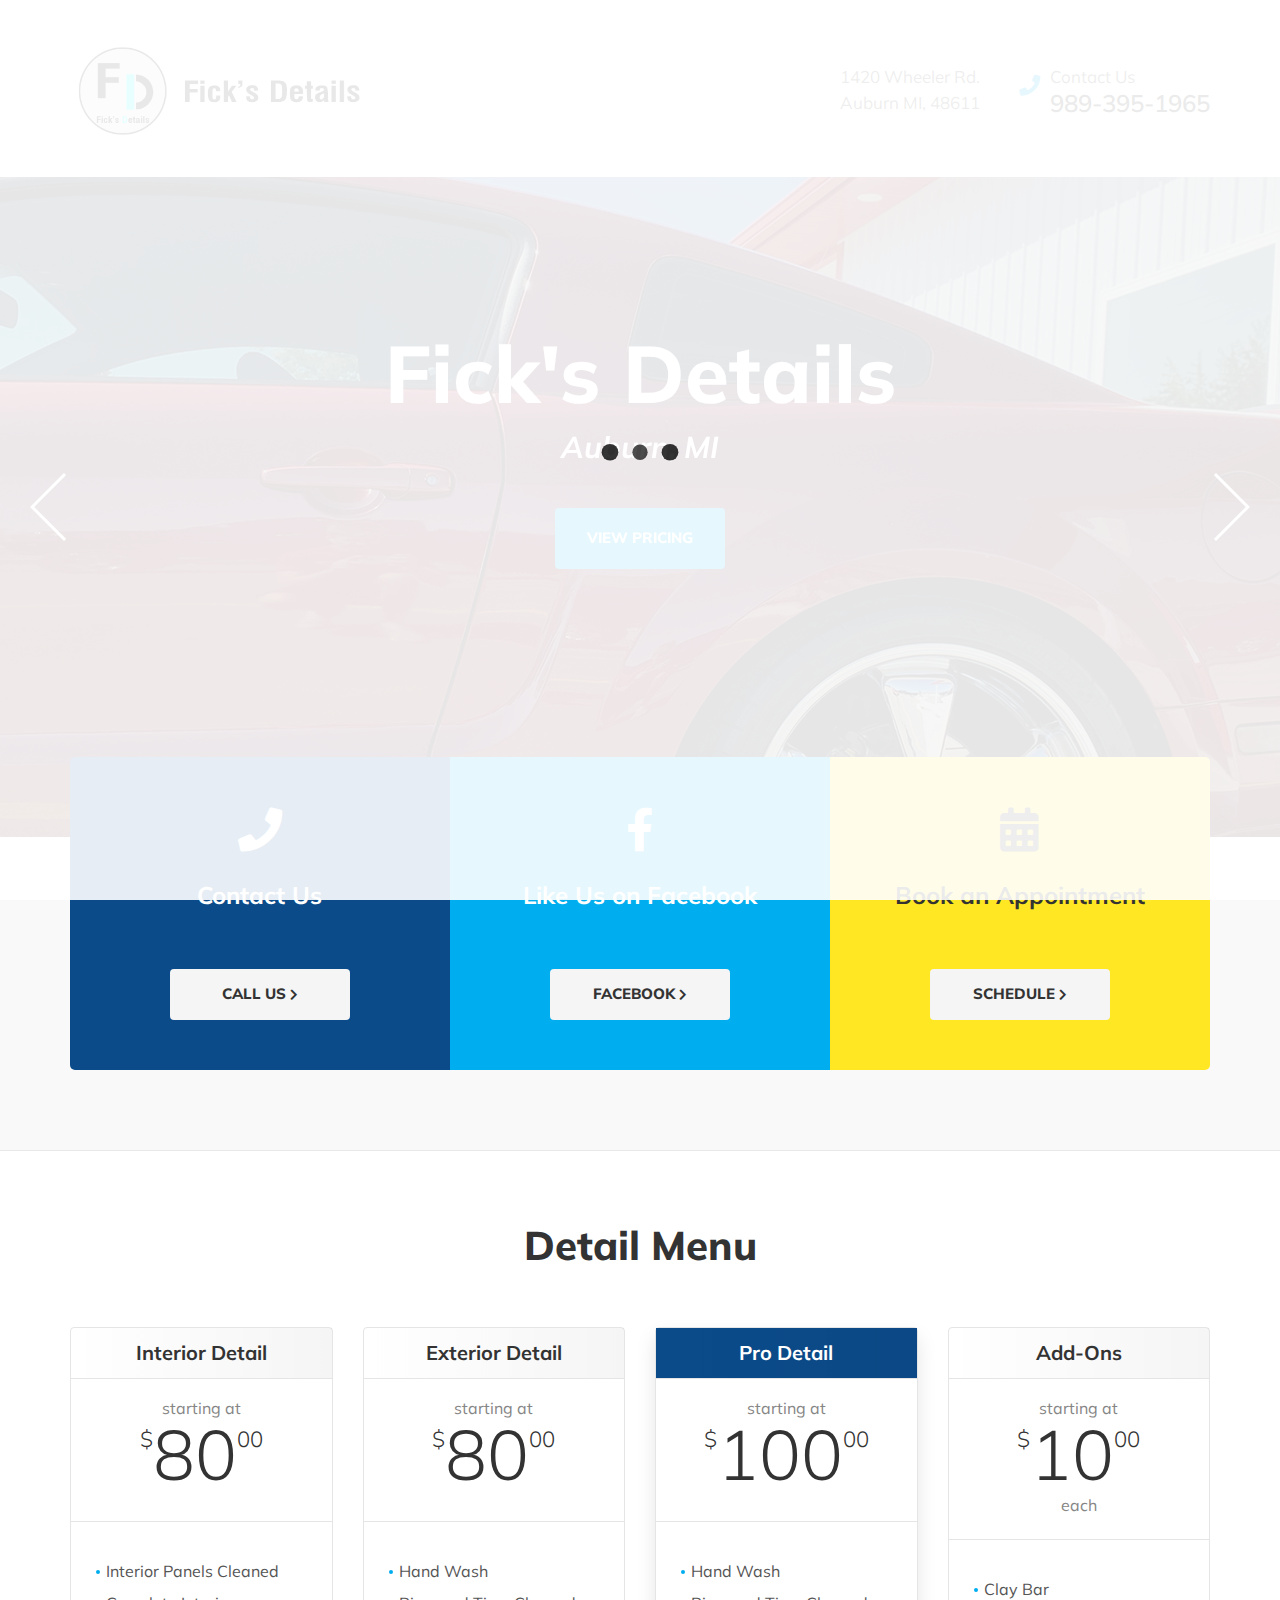
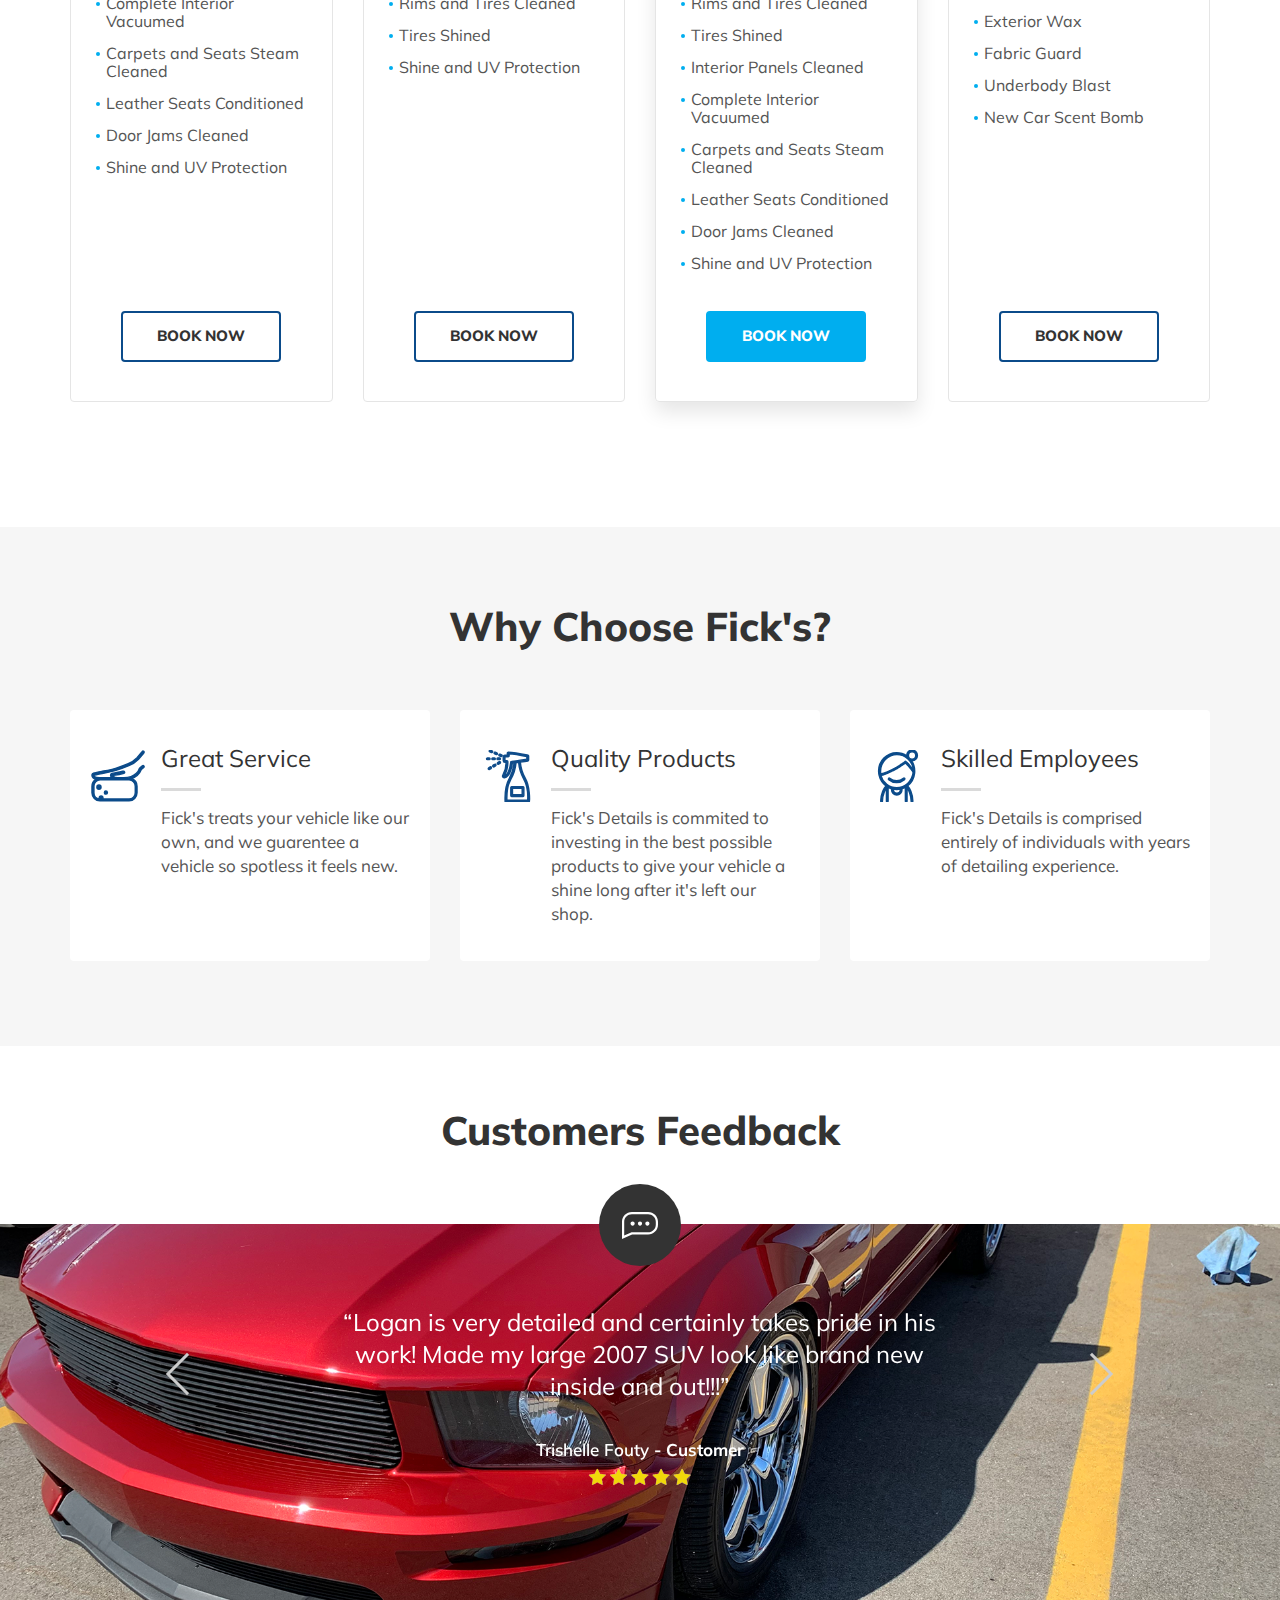
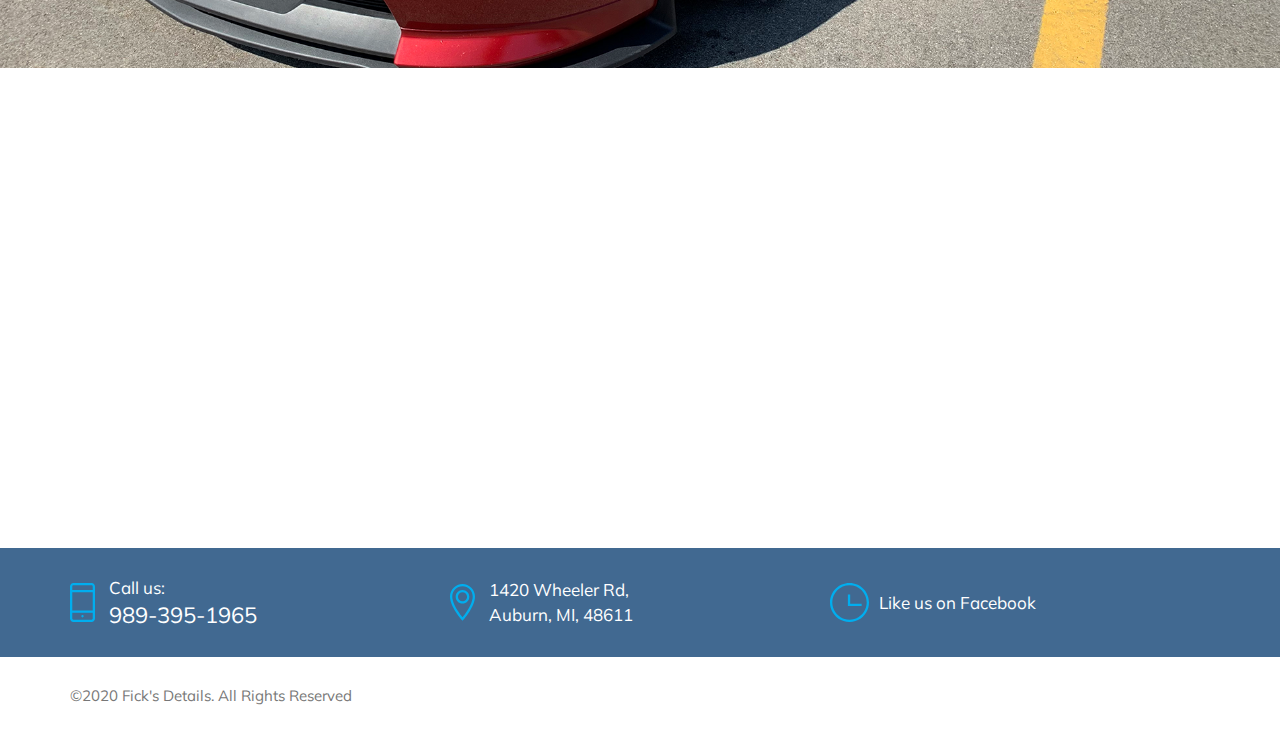
==== homepage.html @ e5703ad0 "commit" ====
<!DOCTYPE html>
<html lang="en">
<head>
	<!-- set the encoding of your site -->
	<meta charset="utf-8">
	<meta http-equiv="X-UA-Compatible" content="IE=edge">
	<meta name="viewport" content="width=device-width, initial-scale=1.0">
	<!-- set the page title -->
	<title>Fick's Details</title>
	<!-- include the site bootstrap stylesheet -->
	<link rel="stylesheet" href="css/bootstrap.css">
	<!-- include google roboto font cdn link -->
	<link href="https://fonts.googleapis.com/css?family=Muli:300i,400,400i,500,500i,600,600i,700,700i,800,800i,900,900i&display=swap" rel="stylesheet">
	<!-- include google roboto font cdn link -->
	<link rel="stylesheet" href="https://use.fontawesome.com/releases/v5.8.2/css/all.css">
	<!-- include the site stylesheet -->
	<link rel="stylesheet" href="style.css">
	<!-- include the site stylesheet -->
	<link rel="stylesheet" href="css/responsive.css">
</head>
<body>
	<!-- pageWrapper -->
	<div id="pageWrapper">
		<!-- header -->
		<header id="header" class="bg-white">
			<!-- MidBar -->
			<div class="midBar pt-4 pt-lg-6 pb-lg-6 pt-xl-8 pb-xl-7">
				<div class="container">
					<div class="row">
						<div class="col-6 col-md-4">
							<!-- Logo -->
							<div class="logo position-relative">
								<a href="homepage.html">
									<img src="images/logo.png" alt="Auto &amp; Detailing template" class="img-fluid">
								</a>
							</div>
						</div>
						<div class="col-6 col-md-8 d-flex align-items-center justify-content-end position-static">
							<!-- ContactList -->
							<ul class=" list-unstyled contactList d-flex mb-0 position-relative mr-17 mr-sm-19 mr-md-23 mr-lg-4 mr-xl-0">
								<li class="d-lg-flex flex-wrap d-none">
									<span class="time rounded-sm d-block mr-lg-2 pt-lg-2">
										<span class="far fa-map-marker-alt p-lg-0 icn"></span>
									</span>
									<ul class="list-unstyled mb-0 timeList">
										<li><time class=" d-none d-lg-block" datetime="2019-07-15">1420 Wheeler Rd.</time></li>
										<li><time class=" d-none d-lg-block" datetime="2019-07-15">Auburn MI, 48611</time></li>
									</ul>
									
								</li>
								<li class="d-flex flex-wrap">
									<span class="ico d-block mr-lg-2 pt-lg-2">
										<a href="tel:19893951965" class="fas fa-phone rounded-sm p-lg-0 icn"></a>
									</span>
									<div class="wrap d-none d-lg-block">
										<span class="text d-block">Contact Us</span>
										<a class="tell fwSemibold" href="tel:19893951965">989-395-1965</a>
									</div>
								</li>
							</ul>
							
						</div>
					</div>
				</div>
			</div>
			
						<div id="collapseExample" class="collapse searchFormCollapse position-absolute">
							<!-- SForm -->
							<form class="sForm rounded-sm overflow-hidden input-group position-relative">
								<input type="text" class="form-control form-control-sm pr-2" placeholder="Find Freelancers">
								<div class="input-group-prepend mr-0">
									<button type="submit" class="btn buttonReset text-white fas fa-search"></button>
								</div>
							</form>
						</div>
					</nav>
				</div>
			</div>
		</header>
		<main>
			<!-- bannerSec -->
			<section class="bannerSec bannerSlide">
				<div>
					<div class="bsSlide bgCover overlay text-center position-relative d-flex" style="background-image: url(images/1920_1.png)">
						<div class="alignCenter w-100 d-flex align-items-center">
							<div class="container pt-6 pt-sm-10 pb-22 pt-md-12 pb-md-25 pt-lg-15 pb-lg-35">
								<div class="caption text-white position-relative">
									<h1 class="w-100 mb-6 mb-md-9 text-white">
										
										<strong class="fwEbold d-block mb-3 mt-md-n4 mb-md-2">Fick's Details</strong>
										<strong class="fwEbold d-block font-weight-bold headingVI">Auburn, MI</strong>
									</h1>
									<a href="#" class="btn btnTheme text-uppercase fwEbold py-3 px-4 py-md-4 px-md-6">View Pricing</a>
								</div>
							</div>
						</div>
					</div>
				</div>
				<div>
					<div class="bsSlide bgCover overlay position-relative d-flex" style="background-image: url(images/1920_3.png)">
						<div class="alignCenter d-flex w-100 align-items-center">
							<div class="container pt-6 pt-sm-10 pb-22 pt-md-12 pb-md-25 pt-lg-15 pb-lg-35">
								<div class="caption text-white position-relative text-center text-xxl-left">
									<h1 class="heading w-100 mb-7 mb-md-10 text-white">
									</h1>
									<a href="#" class="btn btnTheme text-uppercase fwEbold py-3 px-4 py-lg-4 px-lg-5">View Pricing</a>
								</div>
							</div>
						</div>
					</div>
				</div>
				<div>
					<div class="bsSlide bgCover overlay position-relative d-flex align-items-center text-center" style="background-image: url(images/1920_2.png)">
						<div class="alignCenter d-flex w-100 align-items-center">
							<div class="container pt-6 pt-sm-10 pb-22 pt-md-12 pb-md-25 pt-lg-15 pb-lg-35">
								<div class="caption text-white position-relative mb">
									<h1 class="w-100 mb-9 text-white">
										
									</h1>
									<a href="#" class="btn btnTheme text-uppercase fwEbold py-3 px-4 py-lg-4 px-lg-6">View Pricing</a>
								</div>
							</div>
						</div>
					</div>
				</div>
			</section>
			<!-- hlpSec -->
			<aside class="hlpSec mt-n16 pb-12 pb-md-16">
				<div class="container">
					<!-- helpBlockList -->
					<div class="row helpBlockList no-gutters">
						<!-- hlpBlockList -->
						<div class="col-12 d-flex flex-wrap hlpBlockList">
							<!-- hlpBlock -->
							<article class="hlpBlock col-12 col-lg-4 w-100 text-center p-7 p-lg-5 p-xl-8" data-background="primary">
								<span class="icoHolder mb-5 d-block mx-auto">
									<a class="fas fa-phone rounded-sm p-lg-0 icn"></a>
								</span>
								<h2 class="headingIX mb-2 ">Contact Us</h2>
								<br>
								<br>
								<a href="tel:19893951965" class="btn btn-light text-uppercase fwEbold py-3 mb-2">call us <span class="fas fa-chevron-right icn"></span></a>
							</article>
							<!-- hlpBlock -->
							<article class="hlpBlock col-12 col-lg-4 w-100 text-center p-7 p-lg-5 p-xl-8" data-background="bgTheme">
								<span class="icoHolder mb-5 d-block mx-auto">
									<a class="fab fa-facebook-f rounded-sm p-lg-0 icn"></a>
								</span>
								<h2 class="headingIX mb-2">Like Us on Facebook</h2>
								<br>
								<br>
								<a href="https://www.facebook.com/ficksdetails/" class="btn btn-light text-uppercase fwEbold py-3 mb-2">facebook <span class="fas fa-chevron-right icn"></span></a>
							</article>
							<!-- hlpBlock -->
							<article class="hlpBlock col-12 col-lg-4 w-100 text-center p-7 p-lg-5 p-xl-8" data-background="warning">
								<span class="icoHolder mb-5 d-block mx-auto">
									<a class="fas fa-calendar-alt rounded-sm p-lg-0 icn"></a>								</span>
								<h2 class="headingIX mb-2">Book an Appointment</h2>
								<br>
								<br>
								<a href="#" class="btn btn-light text-uppercase fwEbold py-3 mb-2">Schedule <span class="fas fa-chevron-right icn"></span></a>
							</article>
						</div>
					</div>
				</div>
			</aside>
			<!-- abtSec -->
			
			
			<!-- wsiSec -->

			
			<!-- dscntclb -->
			
			<!-- plnSec -->
			<section class="plnSec py-10 py-md-14">
				<div class="container">
					<div class="row">
						<div class="col-12">
							<header class="header text-center ltrSpce font-weight-light">
								<h3 class="h2 fwEbold mb-2">Detail Menu</h3>
								
							</header>
						</div>
					</div>
					<div class="row">
						<div class="col-12 col-sm-6 col-lg-3 d-flex">
							<!-- planList -->
							<article class="planList text-center rounded position-relative w-100 mb-6 mb-8 mb-lg-11">
								<header>
									<h4 class="headingXI text-capitalize px-3 mb-0">Interior Detail</h4>
									<!-- priceHolder -->
									<div class="priceHolder px-3 pt-4 pb-5">
										<span>starting at</span>
										<div class="wrap mb-1">
											<sup class="font-weight-light">$</sup>
											<span class="price font-weight-light">80</span>
											<sup class="font-weight-light">00</sup>
										</div>
										
									</div>
								</header>
								<!-- typeList -->
								<ul class="list-unstyled pt-8 pb-23 typeList text-secondary mb-0 px-5 text-left">
									<li>Interior Panels Cleaned</li>
									<li>Complete Interior Vacuumed</li>
									<li>Carpets and Seats Steam Cleaned</li>
									<li>Leather Seats Conditioned</li>
									<li>Door Jams Cleaned</li>
									<li>Shine and UV Protection</li>
								</ul>
								<span class="btnHolder d-block position-absolute">
									<a href="#" class="btn btn-outline-primary text-uppercase fwEbold py-3">book now</a>
								</span>
							</article>
						</div>
						<div class="col-12 col-sm-6 col-lg-3 d-flex">
							<!-- planList -->
							<article class="planList text-center rounded position-relative w-100 mb-6 mb-8 mb-lg-11">
								<header>
									<h4 class="headingXI text-capitalize px-3 mb-0">Exterior Detail</h4>
									<!-- priceHolder -->
									<div class="priceHolder px-3 pt-4 pb-5">
										<span>starting at</span>
										<div class="wrap mb-1">
											<sup class="font-weight-light">$</sup>
											<span class="price font-weight-light">80</span>
											<sup class="font-weight-light">00</sup>
										</div>
										
									</div>
								</header>
								<!-- typeList -->
								<ul class="list-unstyled pt-8 pb-23 typeList text-secondary mb-0 px-5 text-left">
									<li>Hand Wash</li>
									<li>Rims and Tires Cleaned</li>
									<li>Tires Shined</li>
									<li>Shine and UV Protection</li>
								</ul>
								<span class="btnHolder d-block position-absolute">
									<a href="#" class="btn btn-outline-primary text-uppercase fwEbold py-3">book now</a>
								</span>
							</article>
						</div>
						<div class="col-12 col-sm-6 col-lg-3 d-flex">
							<!-- planList -->
							<article class="planList active text-center position-relative rounded w-100 mb-6 mb-8 mb-lg-11">
								<header>
									<h4 class="headingXI text-capitalize text-white px-3 mb-0 bg-primary">Pro Detail</h4>
									<!-- priceHolder -->
									<div class="priceHolder px-3 pt-4 pb-5">
										<span>starting at</span>
										<div class="wrap mb-1">
											<sup class="font-weight-light">$</sup>
											<span class="price font-weight-light">100</span>
											<sup class="font-weight-light">00</sup>
											
										</div>
										
									</div>
								</header>
								<!-- typeList -->
								<ul class="list-unstyled pt-8 pb-23 typeList text-secondary mb-0 px-5 text-left">
									<li>Hand Wash</li>
									<li>Rims and Tires Cleaned</li>
									<li>Tires Shined</li>
									<li>Interior Panels Cleaned</li>
									<li>Complete Interior Vacuumed</li>
									<li>Carpets and Seats Steam Cleaned</li>
									<li>Leather Seats Conditioned</li>
									<li>Door Jams Cleaned</li>
									<li>Shine and UV Protection</li>
								</ul>
								<span class="btnHolder d-block position-absolute">
									<a href="#" class="btn btnTheme text-uppercase fwEbold py-3">book now</a>
								</span>
							</article>
						</div>
						<div class="col-12 col-sm-6 col-lg-3 d-flex">
							<!-- planList -->
							<article class="planList text-center rounded position-relative w-100 mb-6 mb-8 mb-lg-11">
								<header>
									<h4 class="headingXI text-capitalize px-3 mb-0">Add-Ons</h4>
									<!-- priceHolder -->
									<div class="priceHolder px-3 pt-4 pb-5">
										<span>starting at</span>
										<div class="wrap mb-1">
											<sup class="font-weight-light">$</sup>
											<span class="price font-weight-light">10</span>
											<sup class="font-weight-light">00</sup>
										</div>
										<span>each</span>
									</div>
								</header>
								<!-- typeList -->
								<ul class="list-unstyled pt-8 pb-23 typeList text-secondary mb-0 px-5 text-left">
									<li>Clay Bar</li>
									<li>Exterior Wax</li>
									<li>Fabric Guard</li>
									<li>Underbody Blast</li>
									<li>New Car Scent Bomb</li>
									
								</ul>
								<span class="btnHolder d-block position-absolute">
									<a href="#" class="btn btn-outline-primary text-uppercase fwEbold py-3">book now</a>
								</span>
							</article>
						</div>
					</div>

				</div>
			</section>
			<!-- coseSec -->
			<section class="coseSec bgwSmoke coseSec py-8 py-md-10 pt-lg-15 pb-lg-13">
				<div class="container">
					<div class="row">
						<div class="col-12">
							<header class="header text-center ltrSpce font-weight-light mb-10 mb-lg-12">
								<h2 class="fwEbold mb-2">Why Choose Fick's?</h2>
							</header>
						</div>
					</div>
					<div class="row justify-content-center">
						<div class="col-12 col-md-6 col-lg-4 d-flex">
							<!-- cBlock -->
							<article class="cBlock boxSdw d-flex bg-white py-5 py-sm-7 px-2 px-sm-5 px-lg-2 px-xl-4 rounded mb-4">
								<span class="icoHolder mr-2 mr-xl-3 mt-1">
									<img src="images/ico04.svg" alt="image description" class="img-fluid" width="56" height="55">
								</span>
								<div class="txtHolder">
									<h3 class="headingIX bdrBtm position-relative text-capitalize font-weight-normal pb-4 mb-3">Great Service</h3>
									<p>Fick's treats your vehicle like our own, and we guarentee a vehicle so spotless it feels new.</p>
								</div>
							</article>
						</div>
						<div class="col-12 col-md-6 col-lg-4 d-flex">
							<!-- cBlock -->
							<article class="cBlock boxSdw d-flex bg-white py-5 py-sm-7 px-2 px-sm-5 px-lg-2 px-xl-4 rounded mb-4">
								<span class="icoHolder mr-2 mr-xl-3 mt-1">
									<img src="images/ico05.svg" alt="image description" class="img-fluid" width="56" height="55">
								</span>
								<div class="txtHolder">
									<h3 class="headingIX bdrBtm position-relative text-capitalize font-weight-normal pb-4 mb-3">Quality Products</h3>
									<p>Fick's Details is commited to investing in the best possible products to give your vehicle a shine long after it's left our shop.</p>
								</div>
							</article>
						</div>
						<div class="col-12 col-md-6 col-lg-4 d-flex">
							<!-- cBlock -->
							<article class="cBlock boxSdw d-flex bg-white py-5 py-sm-7 px-2 px-sm-5 px-lg-2 px-xl-4 rounded mb-4">
								<span class="icoHolder mr-2 mr-xl-3 mt-1">
									<img src="images/ico06.svg" alt="image description" class="img-fluid" width="56" height="55">
								</span>
								<div class="txtHolder">
									<h3 class="headingIX bdrBtm position-relative text-capitalize font-weight-normal pb-4 mb-3">Skilled Employees</h3>
									<p>Fick's Details is comprised entirely of individuals with years of detailing experience.</p>
								</div>
							</article>
						</div>
					</div>
				</div>
			</section>
			<!-- dscntcSec -->
			
			
			<!-- customerSec -->
			<aside class="customerSec pt-10 pt-lg-12">
				<div class="container">
					<header class="header text-center ltrSpce font-weight-light mb-14">
						<h3 class="fwEbold h2 text-capitalize mb-4">customers feedback</h3>
					</header>
				</div>
				<!-- cutomerFeedback -->
				<div class="cutomerFeedback position-relative bgCover" style="background-image: url(images/1920_4.png)">
					<div class="container">
						<div class="row">
							<!-- feedbackSlide -->
							<div class="col-12 col-lg-10 offset-lg-1 feedbackSlide">
								<div>
									<div class="col-12">
										<blockquote class="blockquote text-center px-lg-15 px-xl-28 pb-10">
											<div class="icoHolder rounded-circle d-flex justify-content-center align-items-center mx-auto mt-n8 mb-8">
												<img src="images/ico15.svg" alt="image description" width="36" height="28" class="img-fluid">
											</div>
											<q class="d-block mb-7" style="color:white">Logan is very detailed and certainly takes pride in his work! Made my large 2007 SUV look like brand new inside and out!!!</q>
											<cite class="d-block">
												<strong class="customer d-block mb-1">
													<a href="#" class="fwSemibold" style="color: white">Trishelle Fouty</a>
													<em style="color:white">- Customer</em>
												</strong>
											</cite>
											<span class="imgHolder mx-auto d-block">
												<img src="images/rating.png" class="img-fluid" alt="rating">
											</span>
										</blockquote>
									</div>
								</div>
								<div>
									<div class="col-12">
										<blockquote class="blockquote text-center px-lg-15 px-xl-28  pb-10">
											<div class="icoHolder rounded-circle d-flex justify-content-center align-items-center mx-auto mt-n8 mb-8">
												<img src="images/ico15.svg" alt="image description" width="36" height="28" class="img-fluid">
											</div>
											<q class="d-block mb-7" style="color:white">Had my Jeep detailed , and is the Best detail job I have ever had. looked better than when get new car at dealership. Thanks for making my Jeep so clean!</q>
											<cite class="d-block">
												<strong class="customer d-block mb-1">
													<a href="#" class="fwSemibold" style="color: white">Amy Dankert</a>
													<em style="color:white">- Customer</em>
												</strong>
											</cite>
											<span class="imgHolder mx-auto d-block">
												<img src="images/rating.png" class="img-fluid" alt="rating">
											</span>
										</blockquote>
									</div>
								</div>
								<div>
									<div class="col-12">
										<blockquote class="blockquote text-center px-lg-15 px-xl-28  pb-10">
											<div class="icoHolder rounded-circle d-flex justify-content-center align-items-center mx-auto mt-n8 mb-8">
												<img src="images/ico15.svg" alt="image description" width="36" height="28" class="img-fluid">
											</div>
											<q class="d-block mb-7" style="color:white">Logan did a detail on my GMC Terrain and I was very pleased with the results. We have a yellow lab that we transport and Logan was able to remove nearly all of the hair and made it smell amazing. The detail he put into the job was noticeable and all those spots that food falls or dirt accumulates were incredibly clean. Very professional! Highly recommend.</q>
											<cite class="d-block">
												<strong class="customer d-block mb-1">
													<a href="#" class="fwSemibold" style="color: white">Amy Fisher</a>
													<em style="color:white">- Customer</em>
												</strong>
											</cite>
											<span class="imgHolder mx-auto d-block">
												<img src="images/rating.png" class="img-fluid" alt="rating">
											</span>
										</blockquote>
									</div>
								</div>
							</div>
						</div>
					</div>
				</div>
			</aside>
			<!-- awrdSec -->
			
			
			<!-- mapHolder -->
			<aside class="mapHolder w-100">
				<iframe src="https://www.google.com/maps/embed?pb=!1m18!1m12!1m3!1d2887.283323168281!2d-84.10711148419388!3d43.64227336115473!2m3!1f0!2f0!3f0!3m2!1i1024!2i768!4f13.1!3m3!1m2!1s0x88217d544682cf57%3A0x94551adf7893a6d2!2s1420%20Wheeler%20Rd%2C%20Auburn%2C%20MI%2048611!5e0!3m2!1sen!2sus!4v1589508483252!5m2!1sen!2sus" height="480" style="border:0" allowfullscreen></iframe>
			</aside>
			<!-- lctnSec -->
			
			<!-- footerAside -->
			<aside class="footerAside position-relative text-white bgCover" style="background-image: url()">
				<div class="contactHolder pt-6 pb-3 py-md-6">
					<div class="container">
						<address class="mb-0">
							<!-- contList -->
							<ul class="contList list-unstyled mb-0 d-flex flex-wrap justify-content-center">
								<li class="d-flex align-items-center mb-md-0">
									<div class="ico mr-1">
										<img src="images/ico16.svg" alt="images description" width="25" height="39" class="img-fluid">
									</div>
									<ul class="list-unstyled mb-0 wrap">
										<li class="mb-lg-1">Call us:</li>
										<li>
											<a href="tel:19893951965" class="tell">989-395-1965</a>
										</li>
									</ul>
								</li>
								<li class="d-flex align-items-center mb-md-0">
									<div class="ico mr-1">
										<img src="images/ico17.svg" alt="images description" width="25" height="36" class="img-fluid">
									</div>
									<ul class="list-unstyled mb-0">
										<li class="mb-lg-1">1420 Wheeler Rd,</li>
										<li>Auburn, MI, 48611</li>
									</ul>
								</li>
								<li class="d-flex align-items-center mb-md-0">
									<div class="ico mr-2">
										<img src="images/ico18.svg" alt="images description" width="39" height="39" class="img-fluid">
									</div>
									<ul class="list-unstyled mb-0 ftimeList">
										<a href="https://www.facebook.com/ficksdetails/">Like us on Facebook</a>
										
									</ul>
								</li>
							</ul>
						</address>
					</div>
				</div>
				
			</aside>
		</main>
		<!-- footer -->
		<footer id="footer" class="py-5 py-md-6">
			<div class="container">
				<div class="row align-items-center">
					<div class="col-12 col-md-6">
						<span class="txt d-block text-center text-md-left mb-4 mb-md-0">©2020 <a href="homepage.html">Fick's Details</a>. All Rights Reserved</span>
					</div>
					<div class="col-12 col-md-6">
						<!-- footerLink -->
						<ul class="list-unstyled footerLink d-flex mb-0 justify-content-center justify-content-md-end flex-wrap">
							
						</ul>
					</div>
				</div>
			</div>
		</footer>
		<!-- modal -->
		<div class="modal pr-0 fade" id="exampleModal">
			<!-- appointPopup -->
			<div class="modal-dialog appointPopup" role="document">
				<div class="modal-content">
					<div class="modal-header py-3 py-sm-4 py-md-5 px-7 px-sm-12 px-md-14 text-center position-relative">
						<h5 class="modal-title headingVII text-capitalize w-100" id="exampleModalLabel">make an appointment</h5>
						<button type="button" class="close rounded-circle position-absolute m-0" data-dismiss="modal" aria-label="Close">
				        </button>
					</div>
					<!-- appointForm -->
					<form class="appointForm">
						<div class="modal-body p-0">
							<div class="formGroup px-2 py-4 p-sm-6 p-md-8 pt-lg-10 px-lg-10">
								<h3 class="headingVIII mb-1 text-capitalize">select location</h3>
								<label>Select your nearest location here</label>
								<select class="custom-select" id="contactSubject">
									<option>Bridgeport, CT1205 North Ave., Bridgeport, CT 06604 </option>
									<option value="1">One</option>
									<option value="2">Two</option>
									<option value="3">Three</option>
								</select>
							</div>
							<!-- vehicleWrap -->
							<div class="formGroup vehicleWrap px-2 py-4 p-sm-6 p-md-8 px-lg-10">
								<h3 class="headingVIII mb-1 text-capitalize">vehicle type</h3>
								<label>Select your vehicle type</label>
								<div class="d-sm-flex vehicleWrapCheck flex-wrap">
									<div class="form-check">
										<input class="form-check-input" type="checkbox" value="" id="defaultCheck1">
										<label class="form-check-label" for="defaultCheck1">
										SUV
										</label>
									</div>
									<div class="form-check">
										<input class="form-check-input" type="checkbox" value="" id="defaultCheck2">
										<label class="form-check-label" for="defaultCheck2">
										Sedon
										</label>
									</div>
									<div class="form-check">
										<input class="form-check-input" type="checkbox" value="" id="defaultCheck3">
										<label class="form-check-label" for="defaultCheck3">
										Small SUV
										</label>
									</div>
									<div class="form-check">
										<input class="form-check-input" type="checkbox" value="" id="defaultCheck4">
										<label class="form-check-label" for="defaultCheck4">
										Mini Van
										</label>
									</div>
									<div class="form-check">
										<input class="form-check-input" type="checkbox" value="" id="defaultCheck5">
										<label class="form-check-label" for="defaultCheck5">
										Pickup Truck
										</label>
									</div>
								</div>
							</div>
							<!-- pkgWrap -->
							<div class="formGroup pkgWrap py-4 px-2 p-sm-6 pb-sm-2 pt-md-7 pb-md-4 px-lg-8 px-lg-10">
								<h3 class="headingVIII mb-1 mb-lg-2 text-capitalize">wash packages</h3>
								<label>Choose the best wash package for your vehicle</label>
								<select class="custom-select mb-6" id="contactSubject">
									<option>- Select Service Types -</option>
									<option value="1">One</option>
									<option value="2">Two</option>
									<option value="3">Three</option>
								</select>
								<!-- radioCheckList -->
								<ul class="list-unstyled radioCheckList mb-0">
									<li>
										<div class="form-check">
											<input class="form-check-input" type="checkbox" value="" id="popupCheck1">
											<label class="form-check-label mb-0" for="popupCheck1">
												<h4 class="headingX fwSemibold text-capitalize">
													<strong class="fwSemibold">full fivestar detail</strong>
													<strong class="font-weight-normal"> - 13.00</strong>
												</h4>
												<span class="timeLimit d-block">5 Hours</span>
												<a href="#" class="info text-capitalize">more info...</a>
											</label>
										</div>
									</li>
									<li>
										<div class="form-check">
											<input class="form-check-input" type="checkbox" value="" id="popupCheck2">
											<label class="form-check-label mb-0" for="popupCheck2">
												<h4 class="headingX fwSemibold text-capitalize">
													<strong class="fwSemibold">Interior Fivestar Detail</strong>
													<strong class="font-weight-normal"> - 25.99</strong>
												</h4>
												<span class="timeLimit d-block">5 Hours</span>
												<a href="#" class="info text-capitalize">more info...</a>
											</label>
										</div>
									</li>
									<li>
										<div class="form-check">
											<input class="form-check-input" type="checkbox" value="" id="popupCheck3">
											<label class="form-check-label mb-0" for="popupCheck3">
												<h4 class="headingX fwSemibold text-capitalize">
													<strong class="fwSemibold">Simoniz Diamond Plate Ceramic Paint Coating</strong>
													<strong class="font-weight-normal"> - 39.99</strong>
												</h4>
												<span class="timeLimit d-block">5 Hours</span>
												<a href="#" class="info text-capitalize">more info...</a>
											</label>
										</div>
									</li>
									<li>
										<div class="form-check">
											<input class="form-check-input" type="checkbox" value="" id="popupCheck4">
											<label class="form-check-label mb-0" for="popupCheck4">
												<h4 class="headingX fwSemibold text-capitalize">
													<strong class="fwSemibold">Scratch Repair</strong>
													<strong class="font-weight-normal"> - 24.00</strong>
												</h4>
												<span class="timeLimit d-block">5 Hours</span>
												<a href="#" class="info text-capitalize">more info...</a>
											</label>
										</div>
									</li>
									<li>
										<div class="form-check">
											<input class="form-check-input" type="checkbox" value="" id="popupCheck5">
											<label class="form-check-label mb-0" for="popupCheck5">
												<h4 class="headingX fwSemibold text-capitalize">
													<strong class="fwSemibold">Headlight Restoration</strong>
													<strong class="font-weight-normal"> - 18.59</strong>
												</h4>
												<span class="timeLimit d-block">5 Hours</span>
												<a href="#" class="info text-capitalize">more info...</a>
											</label>
										</div>
									</li>
								</ul>
							</div>
							<div class="formGroup appointDetail py-4 px-2 p-sm-6 pb-sm-3 px-md-8 pt-md-8 pb-md-6 pb-lg-6 px-lg-10">
								<h3 class="headingVIII text-capitalize">Appointment Details</h3>
								<label>When would you like us to come? </label>
								<div class="row formRow">
									<div class="col-12 col-md-6">
										<input class="form-control" type="date" >
									</div>
									<div class="col-12 col-md-6">
										<input class="form-control" type="time" >
									</div>
								</div>
							</div>
							<div class="formGroup appointDetail py-4 px-2 p-sm-6 p-md-8 px-lg-10">
								<h3 class="headingVIII text-capitalize">Booking Summary</h3>
								<label>See duration and price Estimate here</label>
								<div class="row summaryRow">
									<div class="col-12 col-md-6">
										<!-- smyBlock -->
										<article class="smyBlock mb-3 mb-md-0 align-items-center bg-primary d-flex p-4 p-lg-5">
											<span class="icoHolder">
												<img src="images/ico59.svg" class="img-fluid" alt="image description">
											</span>
											<div class="textWrap pr-lg-1 text-right flex-grow-1">
												<h3 class="fwSemibold headingIX text-white"> 0 Hour 0 Mins</h3>
												<h4 class="clrTheme headingXIII mb-0 text-uppercase">duration</h4>
											</div>
										</article>
									</div>
									<div class="col-12 col-md-6">
										<!-- smyBlock -->
										<article class="smyBlock mb-3 mb-md-0 align-items-center bg-primary d-flex p-4 p-lg-5 px-xl-6">
											<span class="icoHolder">
												<img src="images/ico60.svg" class="img-fluid" alt="image description">
											</span>
											<div class="textWrap text-right flex-grow-1">
												<h3 class="fwSemibold headingIX text-white"> $25.99</h3>
												<h4 class="clrTheme headingXIII mb-0 text-uppercase">total price</h4>
											</div>
										</article>
									</div>
								</div>
							</div>
							<!-- enterDetail -->
							<div class="formGroup border-0 enterDetail py-4 px-2 p-sm-6 p-md-8 px-lg-10">
								<h3 class="headingVIII text-capitalize mb-2"> Enter Your Details </h3>
								<label>This information will be used to contact you about your service.</label>
								<div class="row formRow">
									<div class="col-12 col-md-6">
										<div class="form-group">
											<input class="form-control" type="text" placeholder="First Name">
										</div>
									</div>
									<div class="col-12 col-md-6">
										<div class="form-group">
											<input class="form-control" type="text" placeholder="Last Name">
										</div>
									</div>
									<div class="col-12 col-md-6">
										<div class="form-group">
											<input class="form-control" type="tel" placeholder="Phone Number">
										</div>
									</div>
									<div class="col-12 col-md-6">
										<div class="form-group">
											<input class="form-control" type="Email" placeholder="Email Address">
										</div>
									</div>
								</div>
								<div class="row formIIRow justify-content-center">
									<div class="col-12 col-md-6 col-lg-4">
										<div class="form-group">
											<input class="form-control" type="text" placeholder="Make">
										</div>
									</div>
									<div class="col-12 col-md-6 col-lg-4">
										<div class="form-group">
											<input class="form-control" type="text" placeholder="Model">
										</div>
									</div>
									<div class="col-12 col-md-6 col-lg-4">
										<div class="form-group">
											<input class="form-control" type="tel" placeholder="Year">
										</div>
									</div>
								</div>
								<textarea class="form-control" placeholder="Additional Requirements"></textarea>
							</div>
						</div>
						<div class="modal-footer text-center px-2  px-sm-6 px-md-10 px-lg-24 mt-n1 pt-0 pb-8 pb-sm-10 pb-md-13 pb-lg-17 d-block border-0">
							<p>Please note that the date and time you requested may not be available. We will contact you to confirm your actual appointment details.</p>
							<button type="submit" class="btn btnTheme text-uppercase fwEbold text-uppercase m-0">Confirm Booking</button>
						</div>
					</form>
				</div>
			</div>
		</div>
		<span id="back-top" class="text-center rounded-circle fa fa-angle-up"></span>
		<!-- loader of the page -->
		<div id="loader" class="loader-holder">
			<div class="block"><img src="images/svg/three-dots.svg" width="60" alt="loader"></div>
		</div>
	</div>
	<!-- include jQuery library -->
	<script src="http://ajax.googleapis.com/ajax/libs/jquery/3.4.1/jquery.min.js"></script>
	<!-- include popup library -->
	<script src="https://cdnjs.cloudflare.com/ajax/libs/popper.js/1.14.7/umd/popper.min.js"></script>
	<!-- include bootstrap JavaScript -->
	<script src="https://stackpath.bootstrapcdn.com/bootstrap/4.3.1/js/bootstrap.min.js"></script>
	<!-- include custom JavaScript -->
	<script src="js/jqueryCustome.js"></script>
</body>
</html>
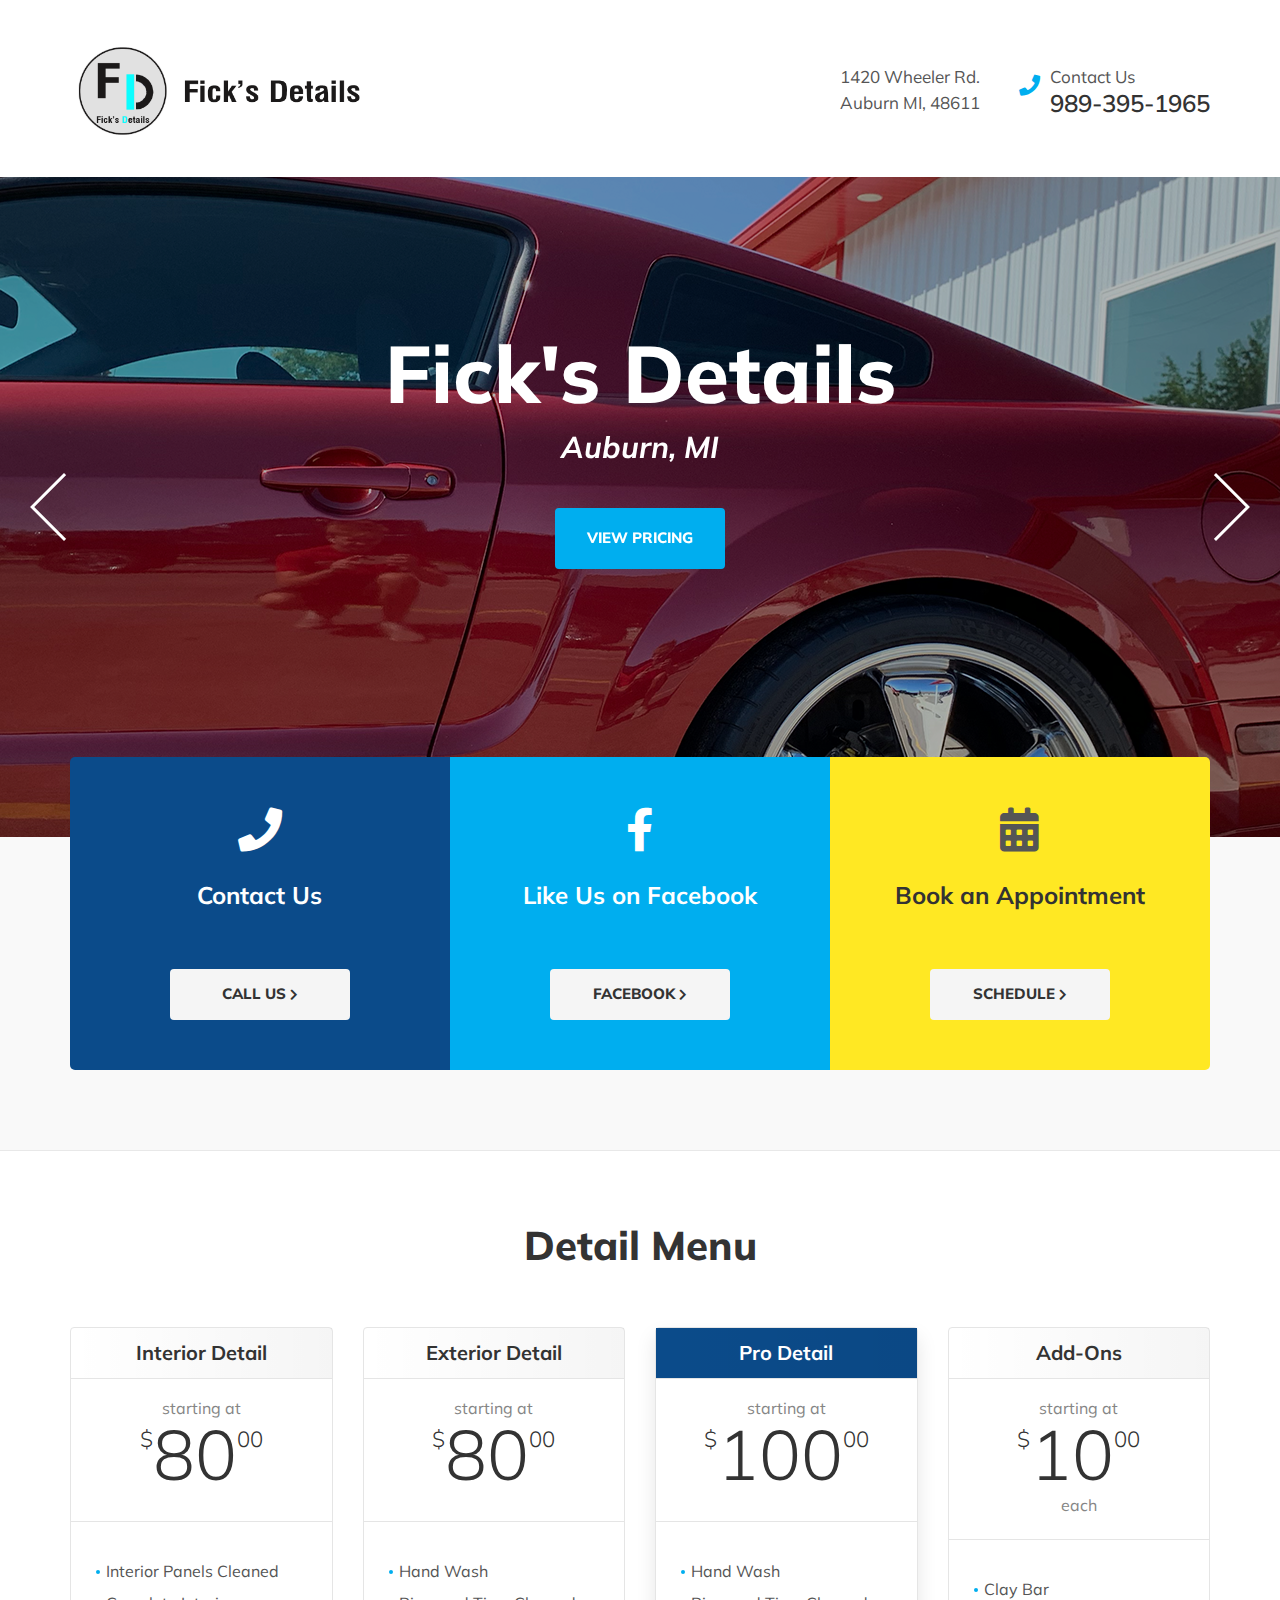
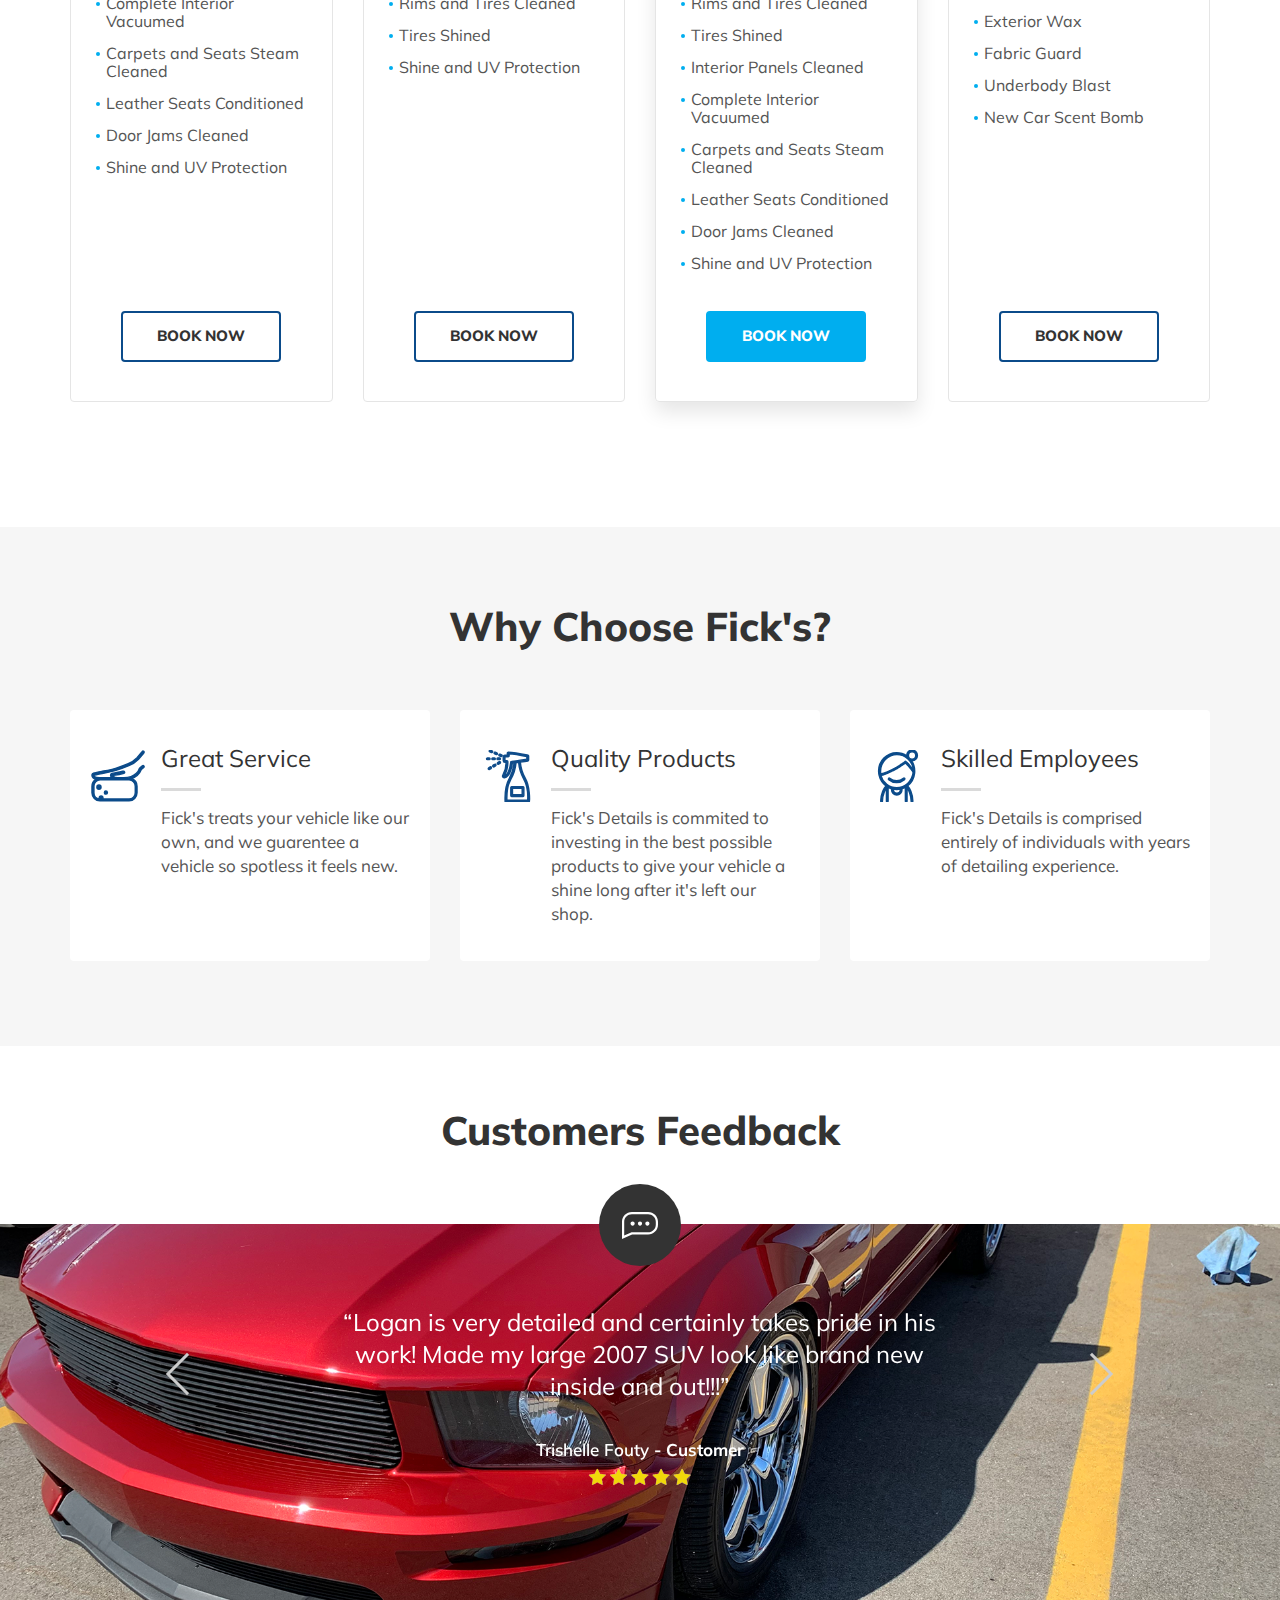
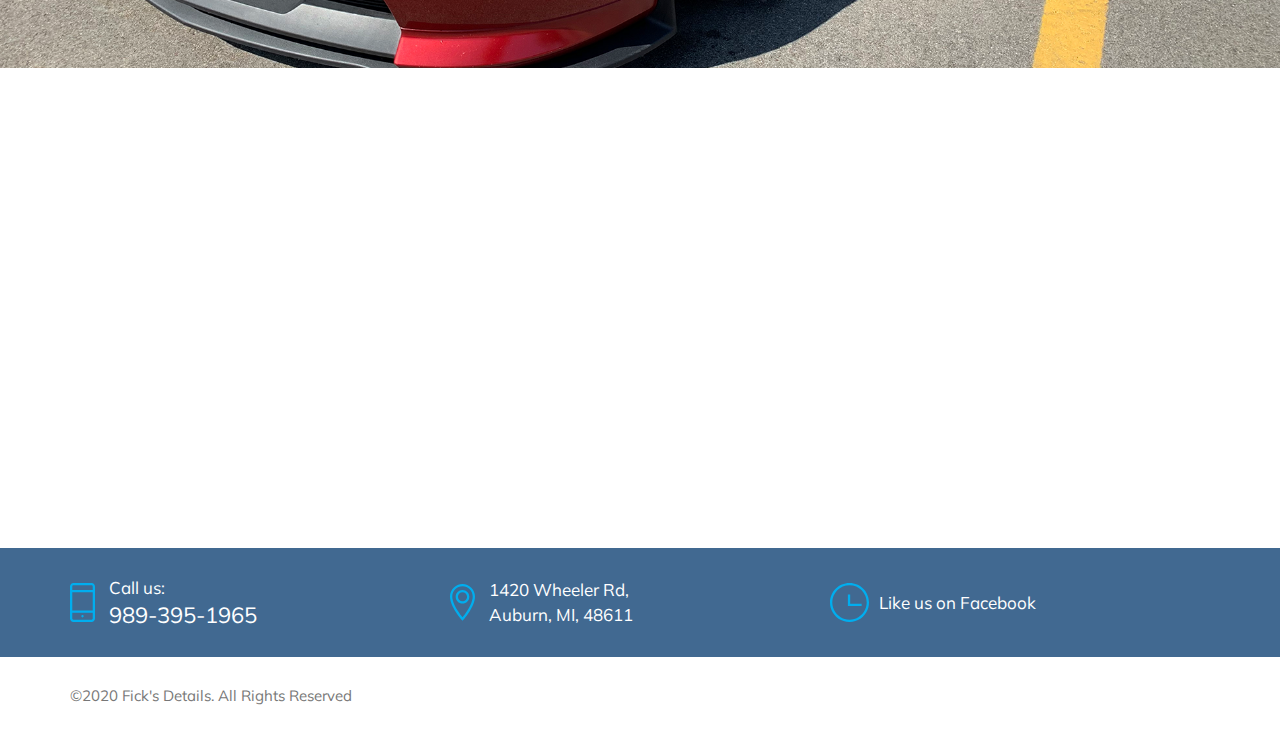
==== commit 31c9cd7c: "load" ====
--- a/homepage.html
+++ b/homepage.html
@@ -742,10 +742,7 @@
 			</div>
 		</div>
 		<span id="back-top" class="text-center rounded-circle fa fa-angle-up"></span>
-		<!-- loader of the page -->
-		<div id="loader" class="loader-holder">
-			<div class="block"><img src="images/svg/three-dots.svg" width="60" alt="loader"></div>
-		</div>
+		
 	</div>
 	<!-- include jQuery library -->
 	<script src="http://ajax.googleapis.com/ajax/libs/jquery/3.4.1/jquery.min.js"></script>
